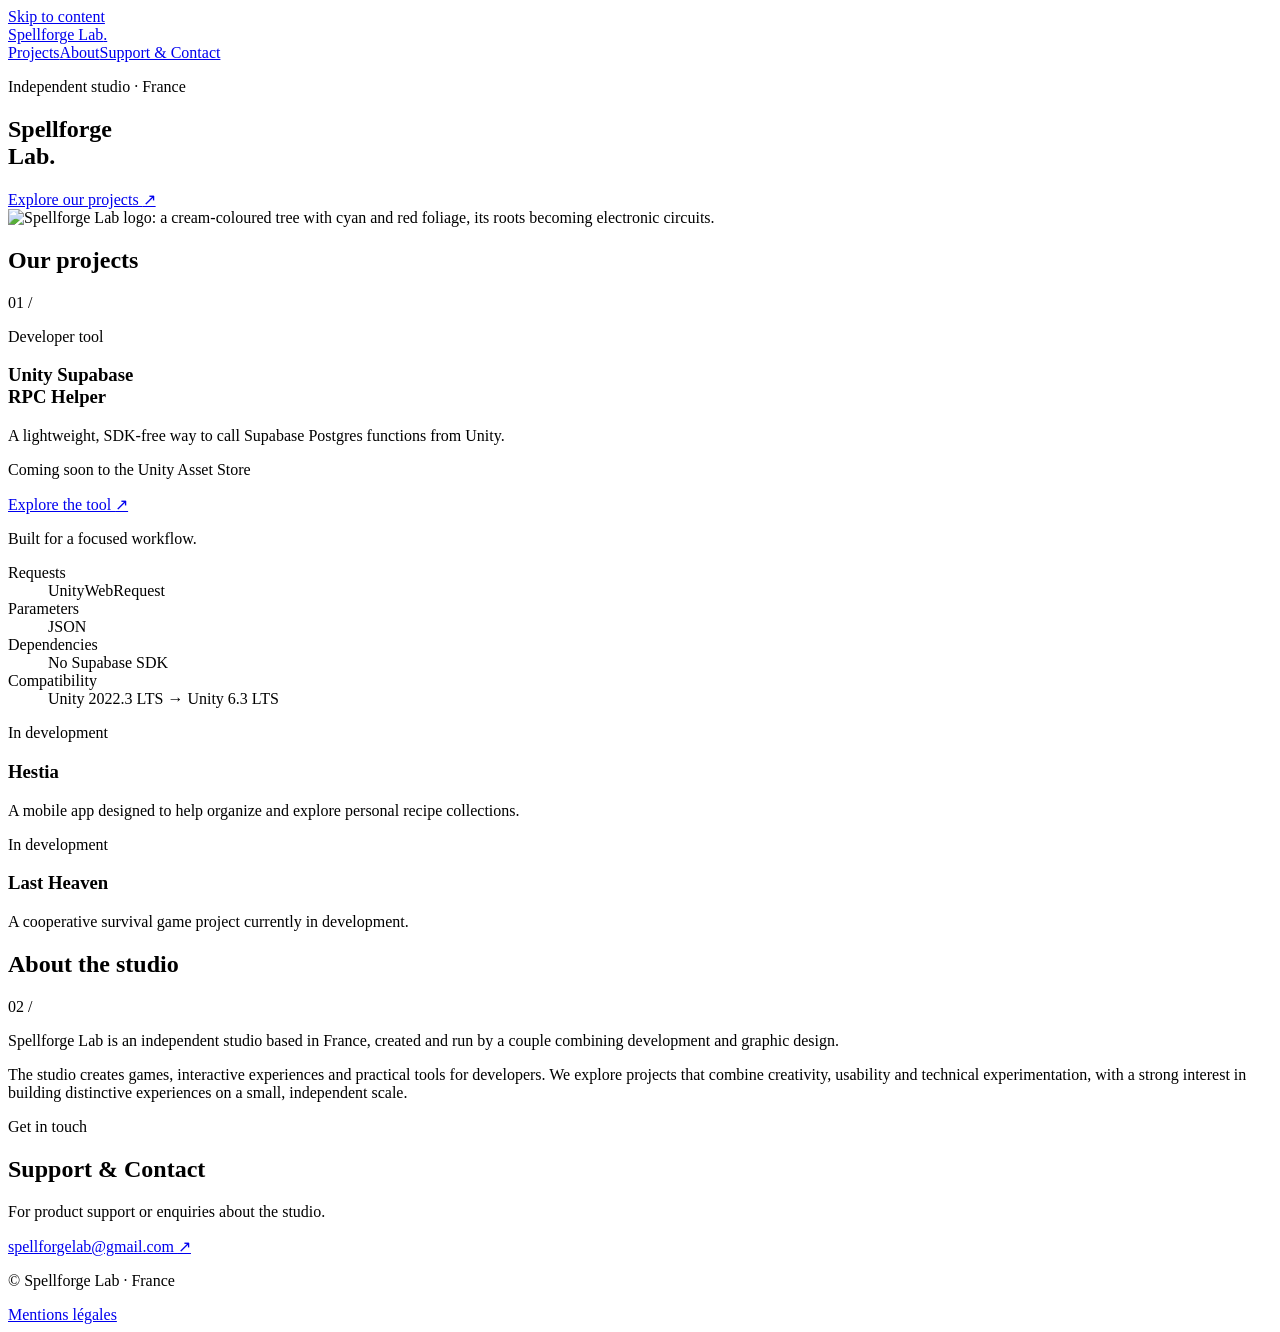
==== index.html @ 39c2dd3e "Publish Spellforge Lab homepage" ====
<!doctype html>
<html lang="en">
<head>
  <meta charset="utf-8">
  <meta name="viewport" content="width=device-width, initial-scale=1">
  <title>Spellforge Lab — Independent studio</title>
  <meta name="description" content="Spellforge Lab is an independent studio based in France, combining development and graphic design to create games, interactive experiences and developer tools.">
  <meta property="og:title" content="Spellforge Lab">
  <meta property="og:description" content="An independent studio based in France. Discover our projects, meet the studio and get in touch.">
  <meta property="og:type" content="website">
  <link rel="stylesheet" href="assets/styles.css">
</head>
<body>
  <a class="skip-link" href="#main">Skip to content</a>
  <header class="site-header wrap">
    <a class="wordmark" href="index.html" aria-current="page">Spellforge Lab<span class="brand-dot" aria-hidden="true">.</span></a>
    <nav aria-label="Main navigation"><a href="#projects">Projects</a><a href="#about">About</a><a href="#contact">Support &amp; Contact</a></nav>
  </header>
  <main id="main">
    <section class="hero wrap" aria-labelledby="studio-title">
      <div class="hero-copy"><p class="eyebrow">Independent studio · France</p><h1 id="studio-title">Spellforge<br>Lab<span class="brand-dot" aria-hidden="true">.</span></h1><a class="text-link" href="#projects">Explore our projects <span aria-hidden="true">↗</span></a></div>
      <div class="hero-art"><img src="assets/spellforge-lab.png" width="900" height="1200" alt="Spellforge Lab logo: a cream-coloured tree with cyan and red foliage, its roots becoming electronic circuits." fetchpriority="high"></div>
    </section>
    <section class="projects wrap section" id="projects" aria-labelledby="projects-title">
      <div class="section-heading"><h2 id="projects-title">Our projects</h2><span class="section-index" aria-hidden="true">01 /</span></div>
      <article class="featured-project">
        <div class="project-copy"><p class="eyebrow">Developer tool</p><h3>Unity Supabase<br>RPC Helper</h3><p>A lightweight, SDK-free way to call Supabase Postgres functions from Unity.</p><p class="availability">Coming soon to the Unity Asset Store</p><a class="button" href="unity-supabase-rpc-helper.html">Explore the tool <span aria-hidden="true">↗</span></a></div>
        <div class="project-facts"><p class="facts-title">Built for a focused workflow.</p><dl><div><dt>Requests</dt><dd>UnityWebRequest</dd></div><div><dt>Parameters</dt><dd>JSON</dd></div><div><dt>Dependencies</dt><dd>No Supabase SDK</dd></div><div><dt>Compatibility</dt><dd>Unity 2022.3 LTS → Unity 6.3 LTS</dd></div></dl></div>
      </article>
      <div class="secondary-projects">
        <article class="quiet-card"><span class="status">In development</span><h3>Hestia</h3><p>A mobile app designed to help organize and explore personal recipe collections.</p></article>
        <article class="quiet-card"><span class="status">In development</span><h3>Last Heaven</h3><p>A cooperative survival game project currently in development.</p></article>
      </div>
    </section>
    <section class="about wrap section" id="about" aria-labelledby="about-title"><div class="section-heading"><h2 id="about-title">About the studio</h2><span class="section-index" aria-hidden="true">02 /</span></div><div class="about-copy"><p class="intro">Spellforge Lab is an independent studio based in France, created and run by a couple combining development and graphic design.</p><p>The studio creates games, interactive experiences and practical tools for developers. We explore projects that combine creativity, usability and technical experimentation, with a strong interest in building distinctive experiences on a small, independent scale.</p></div></section>
    <section class="contact wrap section" id="contact" aria-labelledby="contact-title"><div><p class="eyebrow">Get in touch</p><h2 id="contact-title">Support &amp; Contact</h2><p>For product support or enquiries about the studio.</p></div><a class="contact-link" href="mailto:spellforgelab@gmail.com">spellforgelab@gmail.com <span aria-hidden="true">↗</span></a></section>
  </main>
  <footer class="site-footer wrap"><p>© Spellforge Lab <span>· France</span></p><a href="mentions-legales.html" lang="fr">Mentions légales</a></footer>
</body>
</html>
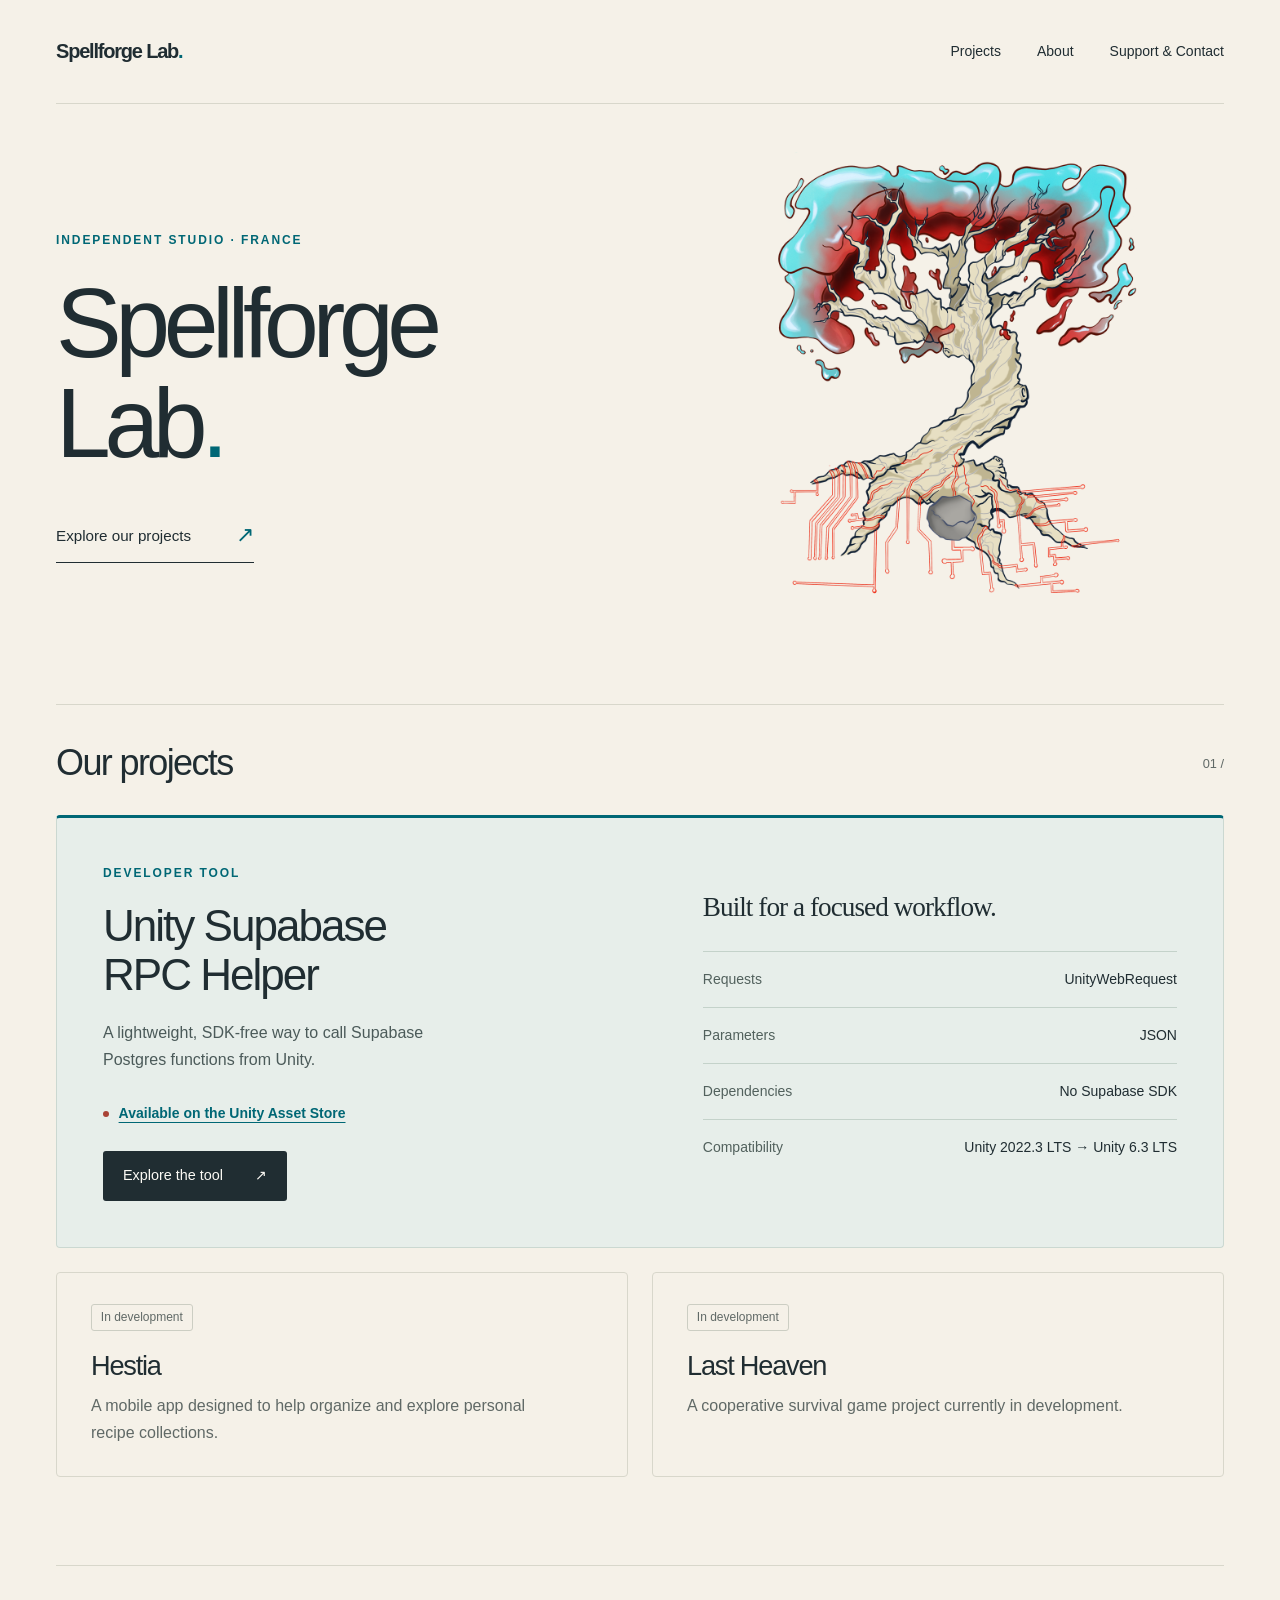
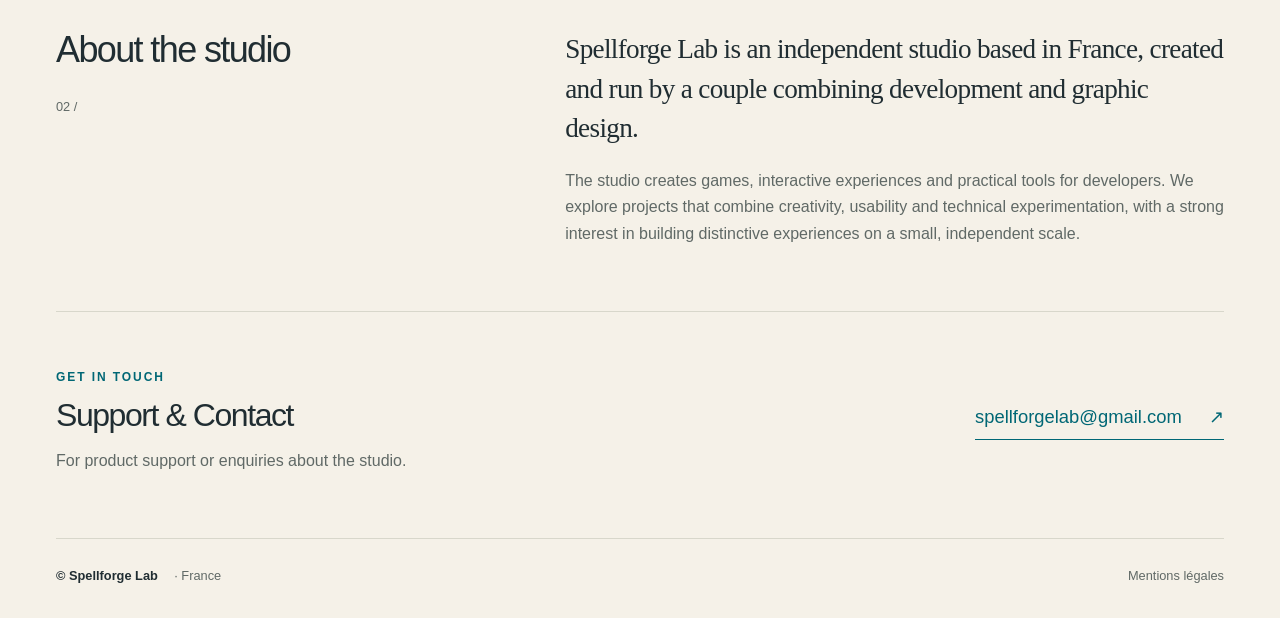
==== commit 3aac2640: "Link to the published Unity Asset Store product" ====
--- a/index.html
+++ b/index.html
@@ -24,7 +24,7 @@
     <section class="projects wrap section" id="projects" aria-labelledby="projects-title">
       <div class="section-heading"><h2 id="projects-title">Our projects</h2><span class="section-index" aria-hidden="true">01 /</span></div>
       <article class="featured-project">
-        <div class="project-copy"><p class="eyebrow">Developer tool</p><h3>Unity Supabase<br>RPC Helper</h3><p>A lightweight, SDK-free way to call Supabase Postgres functions from Unity.</p><p class="availability">Coming soon to the Unity Asset Store</p><a class="button" href="unity-supabase-rpc-helper.html">Explore the tool <span aria-hidden="true">↗</span></a></div>
+        <div class="project-copy"><p class="eyebrow">Developer tool</p><h3>Unity Supabase<br>RPC Helper</h3><p>A lightweight, SDK-free way to call Supabase Postgres functions from Unity.</p><p class="availability"><a href="https://assetstore.unity.com/packages/tools/integration/supabase-rpc-helper-no-sdk-394298" target="_blank" rel="noopener noreferrer">Available on the Unity Asset Store</a></p><a class="button" href="unity-supabase-rpc-helper.html">Explore the tool <span aria-hidden="true">↗</span></a></div>
         <div class="project-facts"><p class="facts-title">Built for a focused workflow.</p><dl><div><dt>Requests</dt><dd>UnityWebRequest</dd></div><div><dt>Parameters</dt><dd>JSON</dd></div><div><dt>Dependencies</dt><dd>No Supabase SDK</dd></div><div><dt>Compatibility</dt><dd>Unity 2022.3 LTS → Unity 6.3 LTS</dd></div></dl></div>
       </article>
       <div class="secondary-projects">
--- a/assets/styles.css
+++ b/assets/styles.css
@@ -0,0 +1,14 @@
+:root{color-scheme:light;--paper:#f5f1e8;--ink:#202d32;--muted:#606966;--line:#d8d7cb;--accent:#006775;--cyan:#30c6cc;--red:#a94336;--panel:#e7eeea;--white:#fcfaf5;font-family:Arial,Helvetica,sans-serif;color:var(--ink);background:var(--paper);font-synthesis:none}
+*{box-sizing:border-box}html{scroll-behavior:smooth;scroll-padding-top:2rem}body{margin:0;font-size:1rem;line-height:1.65}a{color:inherit;text-underline-offset:.25em}a:hover{color:var(--accent)}a:focus-visible{outline:3px solid var(--accent);outline-offset:6px;border-radius:2px}img{max-width:100%;display:block}h1,h2,h3,p{margin:0}h1,h2,h3{line-height:1.12;font-weight:500;letter-spacing:-.045em}p+p{margin-top:1.2rem}.wrap{width:min(1184px,calc(100% - 112px));margin-inline:auto}.site-header{min-height:104px;display:flex;align-items:center;justify-content:space-between;gap:2rem;border-bottom:1px solid var(--line)}.wordmark{font-size:1.25rem;font-weight:700;text-decoration:none;letter-spacing:-.06em;white-space:nowrap}.brand-dot{color:var(--accent)}nav{display:flex;gap:2.25rem;flex-wrap:wrap}nav a{font-size:.875rem;text-decoration:none}nav a:hover{text-decoration:underline}.skip-link{position:absolute;left:1rem;top:-8rem;padding:.6rem 1rem;background:var(--ink);color:white;z-index:5}.skip-link:focus{top:1rem}.hero{display:grid;grid-template-columns:1.1fr 1fr;align-items:center;min-height:600px;padding-block:46px 60px;gap:2rem}.eyebrow{text-transform:uppercase;letter-spacing:.16em;font-size:.75rem;font-weight:700;color:var(--accent);line-height:1.6}.hero h1{font-size:clamp(4.3rem,7.7vw,7rem);margin:1.4rem 0 2.7rem;line-height:1.02;letter-spacing:-.065em}.hero-art{display:flex;justify-content:center;align-items:center}.hero-art img{height:490px;width:auto;object-fit:contain}.text-link{display:inline-flex;gap:2.8rem;align-items:center;text-decoration:none;border-bottom:1px solid var(--ink);padding-bottom:.5rem;font-size:.95rem}.text-link span{color:var(--accent);font-size:1.4rem}.section{padding-block:64px}.section-heading{display:flex;align-items:start;justify-content:space-between;gap:1rem;margin-bottom:32px}.section-heading h2{font-size:2.25rem}.section-index{font-size:.8rem;color:var(--muted);font-variant-numeric:tabular-nums;padding-top:.6rem}.projects{border-top:1px solid var(--line);padding-top:38px}.featured-project{background:var(--panel);border:1px solid #cbd8d1;border-top:3px solid var(--accent);border-radius:4px;display:grid;grid-template-columns:1.13fr 1fr;gap:64px;padding:46px}.project-copy h3{font-size:2.75rem;margin:1.1rem 0 1.3rem}.project-copy>p:not(.eyebrow):not(.availability){max-width:380px;color:#4b5a59}.availability{font-size:.875rem;color:var(--accent);font-weight:600;display:flex;align-items:center;gap:.6rem;margin-top:1.8rem}.availability:before{content:"";width:6px;height:6px;border-radius:50%;background:var(--red);flex-shrink:0}.button{display:inline-flex;align-items:center;justify-content:space-between;gap:2rem;background:var(--ink);color:var(--white);padding:.8rem 1.25rem;border-radius:3px;text-decoration:none;font-size:.9rem;margin-top:1.65rem;transition:background .18s}.button:hover{background:var(--accent);color:white}.project-facts{align-self:center}.facts-title{font-family:Georgia,'Times New Roman',serif;font-size:1.7rem;line-height:1.3;letter-spacing:-.035em;margin-bottom:1.6rem}.project-facts dl{margin:0}.project-facts dl div{padding:1rem 0;border-top:1px solid #c4d2ca;display:flex;justify-content:space-between;gap:1rem;font-size:.875rem}.project-facts dt{color:#52615d}.project-facts dd{margin:0;text-align:right}.secondary-projects{display:grid;grid-template-columns:1fr 1fr;gap:24px;margin-top:24px}.quiet-card{padding:30px 34px;border:1px solid var(--line);border-radius:4px}.status{display:inline-block;font-size:.75rem;color:var(--muted);border:1px solid #cccec3;border-radius:3px;padding:.15rem .55rem}.quiet-card h3{font-size:1.7rem;margin:1.25rem 0 .75rem}.quiet-card p{color:var(--muted);max-width:440px}.about{display:grid;grid-template-columns:1fr 1.5fr;gap:70px;border-top:1px solid var(--line);margin-top:24px}.about .section-heading{display:block}.about .section-index{display:block;margin-top:1rem}.intro{font-family:Georgia,'Times New Roman',serif;font-size:1.7rem;line-height:1.45;letter-spacing:-.025em}.about-copy>p+p{color:var(--muted)}.contact{display:flex;align-items:center;justify-content:space-between;gap:2rem;border-top:1px solid var(--line);padding-block:56px 64px}.contact h2{font-size:2rem;margin:.7rem 0 .85rem}.contact p:not(.eyebrow){color:var(--muted)}.contact-link{font-size:1.15rem;display:flex;gap:1.7rem;align-items:center;color:var(--accent);text-decoration:none;border-bottom:1px solid var(--accent);padding-bottom:.4rem;overflow-wrap:anywhere}.site-footer{border-top:1px solid var(--line);padding-block:26px 32px;display:flex;justify-content:space-between;align-items:center;font-size:.8rem;gap:1.5rem}.site-footer p{font-weight:600}.site-footer span{font-weight:400;color:var(--muted);margin-left:.8rem}.site-footer a{color:var(--muted);text-decoration:none}.site-footer a:hover{text-decoration:underline}.back-link{display:inline-block;color:var(--muted);font-size:.875rem;text-decoration:none;margin-bottom:46px}.back-link:hover{text-decoration:underline}.product-hero{padding-block:36px 60px}.product-hero .eyebrow{margin-bottom:1.2rem}.product-hero h1{font-size:clamp(3rem,6.5vw,5.5rem)}.lead{font-size:1.25rem;line-height:1.6;max-width:600px;margin-top:1.65rem;color:var(--muted)}.features{border-top:1px solid var(--line);padding-top:42px}.feature-grid{display:grid;grid-template-columns:repeat(3,1fr);column-gap:42px;row-gap:40px;margin-top:42px}.feature-grid article{border-top:1px solid var(--line);padding-top:18px}.feature-number{font-size:.75rem;letter-spacing:.05em;color:var(--accent)}.feature-grid h3{font-size:1.25rem;letter-spacing:-.025em;margin:.75rem 0}.feature-grid p{color:var(--muted)}.compatibility{display:grid;grid-template-columns:1.2fr 1fr;gap:40px;background:var(--panel);border-radius:4px;padding:38px 42px;margin-bottom:64px}.compatibility h2{font-size:2.2rem;line-height:1.25;margin-top:1rem}.range-arrow{color:var(--accent)}.compatibility ul{padding-left:1.25rem;margin:.5rem 0 1rem}.small{font-size:.875rem;color:var(--muted)}.disclaimer{font-size:.8rem;color:var(--muted);margin-top:-24px;margin-bottom:36px;max-width:1184px}.legal-page{max-width:860px;padding-block:36px 72px}.legal-page h1{font-size:clamp(2.7rem,6vw,4.5rem);margin:1rem 0 2rem}.legal-notice{padding:1.2rem 1.5rem;background:#eee5d7;border-left:3px solid var(--red);font-size:.95rem}.legal-page section{margin-top:40px}.legal-page h2{font-size:1.5rem;letter-spacing:-.025em;margin-bottom:1.1rem}.legal-page section p+p{margin-top:1rem}.legal-fields{margin:0}.legal-fields div{padding:1rem 0;border-bottom:1px solid var(--line);display:grid;grid-template-columns:1fr 1.6fr;gap:1.5rem}.legal-fields dt{font-weight:600}.legal-fields dd{margin:0;overflow-wrap:anywhere}.placeholder{color:#7e4032}
+@media(min-width:1600px){.hero{min-height:660px}.hero-art img{height:530px}}
+@media(max-width:1000px){.wrap{width:calc(100% - 64px)}.hero{min-height:530px}.hero-art img{height:400px}.featured-project{gap:32px;padding:32px}.project-copy h3{font-size:2.3rem}.about{gap:36px;grid-template-columns:1fr 1.4fr}.contact{align-items:start;flex-direction:column;gap:1.5rem}.feature-grid{column-gap:24px}}
+@media(max-width:680px){.wrap{width:calc(100% - 40px)}.site-header{padding-block:20px;gap:18px;align-items:flex-start;flex-direction:column;min-height:unset}nav{gap:1.5rem;width:100%}nav a{font-size:.8rem}.hero{grid-template-columns:1fr;gap:8px;padding-block:38px 30px;min-height:unset}.hero h1{font-size:clamp(3.5rem,14vw,5.5rem);margin:1.1rem 0 1.8rem}.hero-art{justify-content:flex-end;margin-top:-52px;pointer-events:none}.hero-art img{height:280px;width:210px}.hero-copy{position:relative;z-index:1}.hero .text-link{font-size:.85rem;gap:1rem}.section{padding-block:38px}.section-heading{margin-bottom:24px}.section-heading h2{font-size:1.9rem}.featured-project{grid-template-columns:1fr;padding:26px 24px;gap:36px}.project-copy h3{font-size:2.15rem}.project-facts dl div{font-size:.8rem}.facts-title{font-size:1.45rem}.secondary-projects{grid-template-columns:1fr;gap:16px;margin-top:16px}.quiet-card{padding:24px}.about{display:block;margin-top:0}.about .section-heading{display:flex}.about .section-index{margin:0}.intro{font-size:1.4rem}.contact h2{font-size:1.8rem}.contact-link{font-size:1rem;gap:1rem;max-width:100%}.site-footer{align-items:start;font-size:.75rem}.site-footer span{display:block;margin:0}.product-hero{padding-bottom:38px}.product-hero h1{font-size:clamp(2.6rem,10vw,4rem)}.back-link{margin-bottom:32px}.lead{font-size:1.1rem}.feature-grid{grid-template-columns:1fr;gap:28px;margin-top:30px}.compatibility{grid-template-columns:1fr;padding:28px 24px;margin-bottom:38px;gap:24px}.compatibility h2{font-size:1.8rem}.disclaimer{margin-top:-8px}.legal-fields div{grid-template-columns:1fr;gap:.35rem}.legal-page{padding-bottom:40px}}
+/* Keep enlarged text within narrow layouts, without hiding overflow. */
+.legal-page{overflow-wrap:anywhere}
+h1,h2,h3,.wordmark{overflow-wrap:anywhere}
+.hero-copy,.project-copy,.project-facts,.about-copy,.feature-grid article,.compatibility>div{min-width:0}
+.wordmark{white-space:normal}
+.project-facts dl div{flex-wrap:wrap}
+.project-facts dd{overflow-wrap:anywhere;max-width:100%}
+@media(max-width:680px){.hero-art{margin-top:0}.site-footer{flex-wrap:wrap}}
+@media(prefers-reduced-motion:reduce){html{scroll-behavior:auto}*{transition:none!important}}
